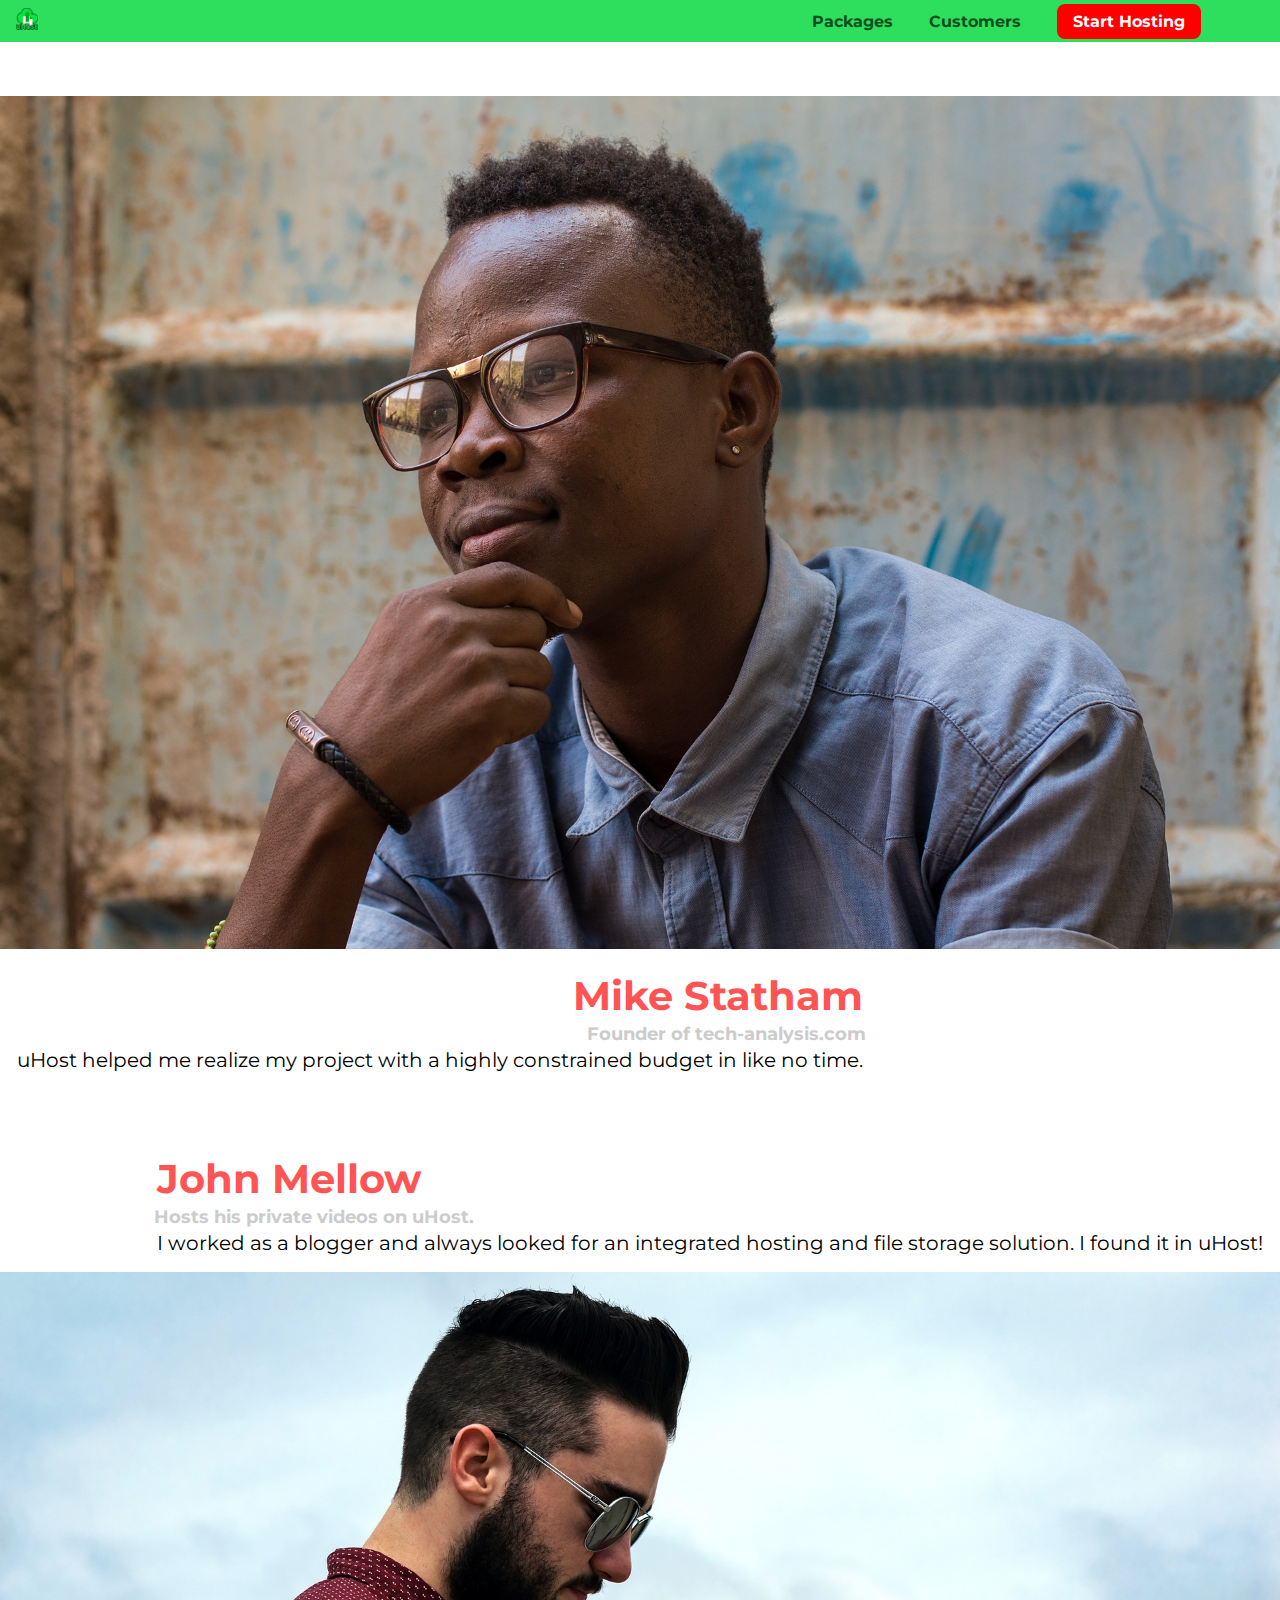
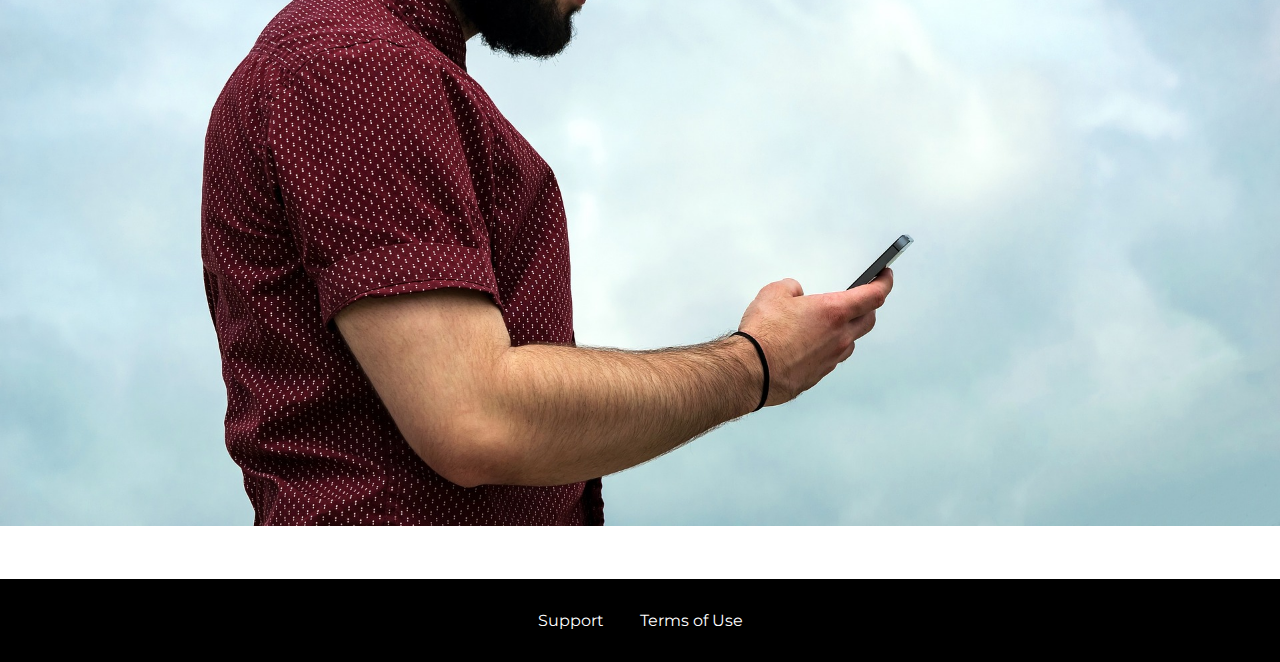
==== customers/index.html @ c563f757 "my css basic to advance project" ====
<!DOCTYPE html>
<html lang="en">

<head>
    <meta charset="UTF-8">
    <meta name="viewport" content="width=device-width, initial-scale=1.0">
    <meta http-equiv="X-UA-Compatible" content="ie=edge">
    <title>uHost Customers</title>
    <link rel="shortcut icon" href="../favicon.png">
    <link href="https://fonts.googleapis.com/css?family=Anton|Montserrat:400,700" rel="stylesheet">
    <link rel="stylesheet" href="../shared.css">
    <link rel="stylesheet" href="customers.css">
</head>

<body>
    <header class="main-header">
        <div>
            <a href="../index.html" class="main-header__brand">
                <img src="../images/uhost-icon.png" alt="uHost - Your favorite hosting company">
            </a>
        </div>
        <nav class="main-nav">
            <ul class="main-nav__items">
                <li class="main-nav__item">
                    <a href="../packages/index.html">Packages</a>
                </li>
                <li class="main-nav__item"> 
                    <a href="index.html">Customers</a>
                </li>
                <li class="main-nav__item main-nav__item--cta">
                    <a href="../start-hosting/index.html">Start Hosting</a>
                </li>
            </ul>
        </nav>
    </header>
    <main>
        <div>
            <div class="testimonial" id="customer-1">
                <div class="testimonial__image-container">
                    <img src="../images/customer-1.jpg" alt="Mike Statham - Customer" class="testimonial__image">
                </div>
                <div class="testimonial__info">
                    <h1 class="testimonial__name">Mike Statham</h1>
                    <h2 class="testimonial__subtitle">Founder of
                        <a href="tech-analysis.com">tech-analysis.com</a>
                    </h2>
                    <p class="testimonial__text">uHost helped me realize my project with a highly constrained budget in like no time.</p>
                </div>
            </div>
            <div class="testimonial" id="customer-2">

                <div class="testimonial__info">
                    <h1 class="testimonial__name">John Mellow</h1>
                    <h2 class="testimonial__subtitle">Hosts his private videos on uHost.
                    </h2>
                    <p class="testimonial__text">I worked as a blogger and always looked for an integrated hosting and file storage solution. I found
                        it in uHost!
                    </p>
                </div>
                <div class="testimonial__image-container">
                    <img src="../images/customer-2.jpg" alt="John Mellow - Customer" class="testimonial__image">
                </div>
            </div>
        </div>
    </main>
    <footer class="main-footer">
        <nav>
            <ul class="main-footer__links">
                <li class="main-footer__link">
                    <a href="#">Support</a>
                </li>
                <li class="main-footer__link">
                    <a href="#">Terms of Use</a>
                </li>
            </ul>
        </nav>
    </footer>
</body>

</html>
---- shared.css ----
* {
    box-sizing: border-box;
}

body {
    font-family: 'Montserrat', sans-serif;
    margin: 0;
    /* it does not work here it gets overside by the block element */
    /* sop we use the same in unisersal selector */
    /* box-sizing: border-box; */
}

/* as there is no padding margin border applied to html body (parent of header)
we do not need to top :0 and left:0 for positioining fixed 
only position:fixed only works fine */

.main-header {
    background:#2ddf5c;
    position: fixed;
    left: 0;
    top: 0;
    padding: 8px 16px;
    width:100%;
    z-index: 1;
}

.main-header__brand {
    color: #0e4f1f;
    font-weight: bold;
    text-decoration: none;
    font-size: 22px;
    height: 22px;
    /* width: 22px; */
    display: inline-block;
}

.main-header__brand img {
    /* height: 22px;
    width: 22px; */
    height: 100%;
    /* width: 100%; */
}

.main-header  > div {
    display: inline-block;
    vertical-align: middle;
    
}

.main-nav {
    display: inline-block;
    text-align: right;
    width: calc(100% - 73px);
    vertical-align: middle;
}

.main-nav__items {
    padding: 0;
    margin: 0;
    list-style: none;
   
}

.main-nav__item {
    display: inline-block;
    margin: 0 16px;
}

.main-nav__item  a {
    text-decoration: none;
    color: #0e4f1f;
    font-weight: bold;
    padding: 3px 0;
}
/* psuedo class example */
/* .main-nav__item a::after{
    content: " {link}";
    color: red;
} */

/* if we have same css for multiple slectors like below we can group them */
/* .main-nav__item  a:hover {
    color: white
}

.main-nav__item  a:active {
    color: white
} */

.main-nav__item  a:active,
.main-nav__item  a:hover {
    color: white;
    border-bottom: 5px solid white;
}
 /* psuedo class example */
/* p::first-letter {
    color: red;
    font-size: 20px;
} */

.main-nav__item--cta a {
    color: white;
    background: red;
    padding: 8px 16px;
    border-radius: 8px;
}

.main-nav__item--cta a:hover,
.main-nav__item--cta a:active {
    color: red;
    background: white;
    border: none;
   
}

.main-footer {
    background:black;
    padding: 32px;
    margin-top: 48px;
}

.main-footer__links {
    padding: 0;
    margin: 0;
    list-style: none;
    text-align: center;
}

.main-footer__link {
    display: inline-block;
    margin: 0 16px;
}

.main-footer__link a {
    color: white;
    text-decoration: none;
}

.main-footer__link a:hover,
.main-footer__link a:active{
    color: #ccc;
}


.button {
    background: #0e4f1f;
    color: white;
    font: inherit;
    border: 1.5px solid #0e4f1f;
    padding: 8px;
    border-radius: 8px;
    font-weight: bold;
    cursor: pointer;
}

.button:hover,
.button:active {
    background: white;
    color: #0e4f1f;
}

.button:focus {
    outline: none;
}
---- customers/customers.css ----
.testimonial {
    font-size: 20px;
    margin: 48px 0;
  }
  
  .testimonial__list {
    width: 80%;
    margin: auto;
  }
  
  .testimonial:first-of-type {
    margin-top: 96px;
  }

  .estimonial__image-container {
      width: 80%;
      display: inline-block;
  }

  .testimonial__image {
      width: 100%;
  }

  
  .testimonial__info {
    text-align: right;
    padding: 14px;
    display: inline-block;
    vertical-align: middle;
  }
  
  #customer-2.testimonial {
    text-align: right;
  }
  
  #customer-2 .testimonial__info {
    text-align: left;
  }
  
  .testimonial__name {
    margin: 3px;
    color: #ff5454;
  }
  
  .testimonial__subtitle {
    margin: 0;
    font-size: 18px;
    color: #ccc;
  }
  
  .testimonial__subtitle a {
    color: inherit;
    text-decoration: none;
  }
  
  .testimonial__subtitle a:hover,
  .testimonial__subtitle a:active {
    color: #7a7a7a;
  }
  
  .testimonial__text {
    margin: 3px;
  }
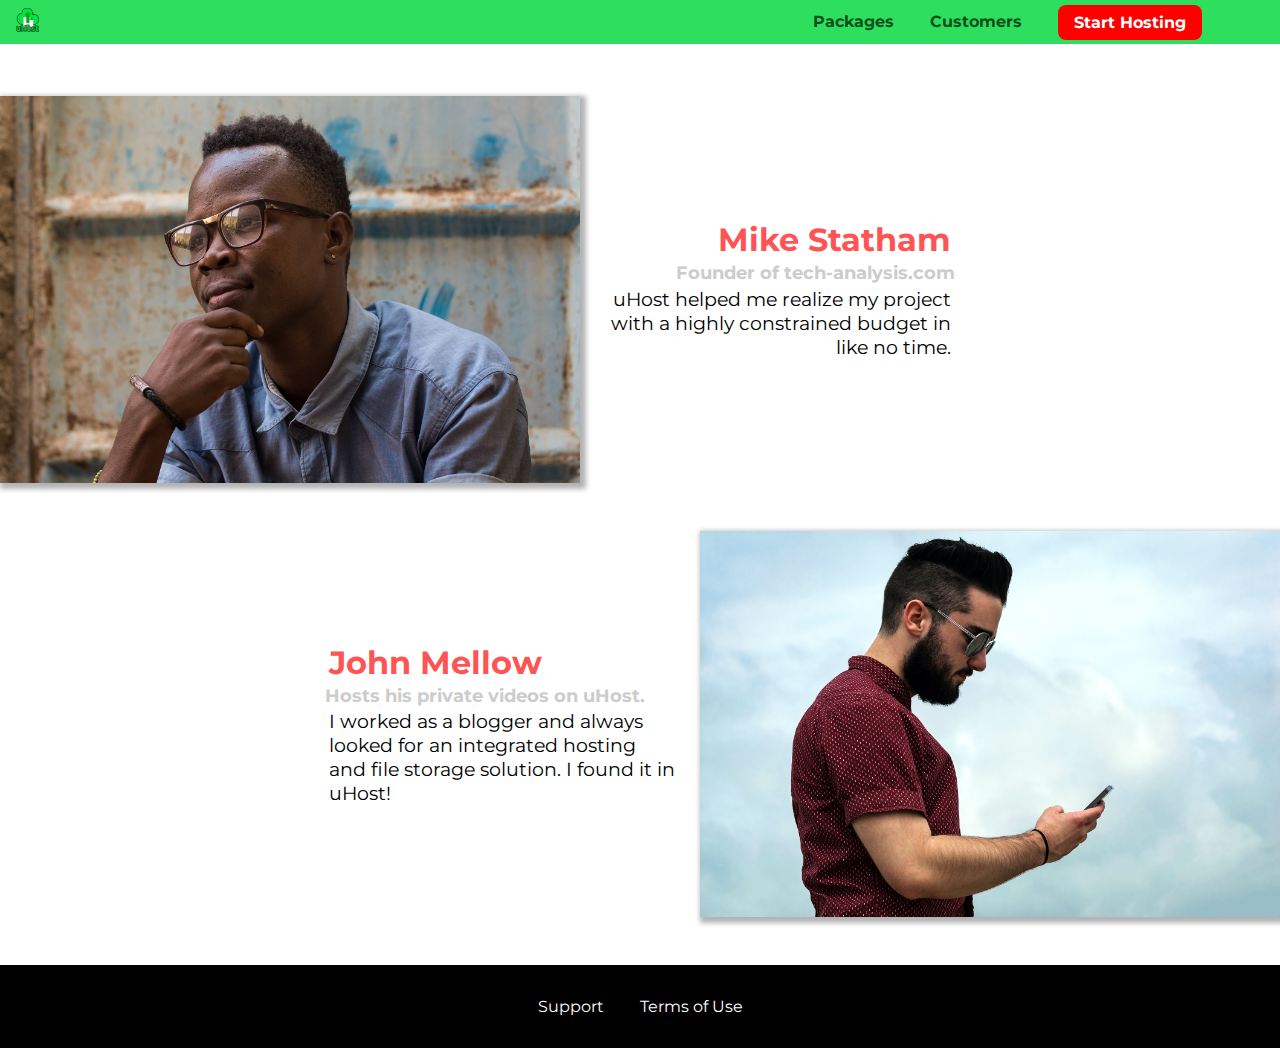
==== commit e9d61655: "updated rem to the elements" ====
--- a/customers/index.html
+++ b/customers/index.html
@@ -13,6 +13,7 @@
 </head>
 
 <body>
+    <div class="backdrop"></div>
     <header class="main-header">
         <div>
             <a href="../index.html" class="main-header__brand">
--- a/shared.css
+++ b/shared.css
@@ -14,12 +14,24 @@
 we do not need to top :0 and left:0 for positioining fixed 
 only position:fixed only works fine */
 
+.backdrop {
+    position: fixed;
+    display: none;
+    top: 0;
+    left: 0;
+    z-index: 100;
+    width: 100%;
+    height: 100%;
+    background: rgba(0,0,0,0.5);
+}
+
+
 .main-header {
     background:#2ddf5c;
     position: fixed;
     left: 0;
     top: 0;
-    padding: 8px 16px;
+    padding: .5rem 1rem;
     width:100%;
     z-index: 1;
 }
@@ -28,8 +40,8 @@
     color: #0e4f1f;
     font-weight: bold;
     text-decoration: none;
-    font-size: 22px;
-    height: 22px;
+    font-size: 1.5rem;
+    height: 1.5rem;
     /* width: 22px; */
     display: inline-block;
 }
@@ -63,14 +75,14 @@
 
 .main-nav__item {
     display: inline-block;
-    margin: 0 16px;
+    margin: 0 1rem;
 }
 
 .main-nav__item  a {
     text-decoration: none;
     color: #0e4f1f;
     font-weight: bold;
-    padding: 3px 0;
+    padding: .2rem 0;
 }
 /* psuedo class example */
 /* .main-nav__item a::after{
@@ -101,7 +113,7 @@
 .main-nav__item--cta a {
     color: white;
     background: red;
-    padding: 8px 16px;
+    padding: .5rem 1rem;
     border-radius: 8px;
 }
 
@@ -115,8 +127,8 @@
 
 .main-footer {
     background:black;
-    padding: 32px;
-    margin-top: 48px;
+    padding: 2rem;
+    margin-top: 3rem;
 }
 
 .main-footer__links {
@@ -128,7 +140,7 @@
 
 .main-footer__link {
     display: inline-block;
-    margin: 0 16px;
+    margin: 0 1rem;
 }
 
 .main-footer__link a {
@@ -147,7 +159,7 @@
     color: white;
     font: inherit;
     border: 1.5px solid #0e4f1f;
-    padding: 8px;
+    padding: .5rem;
     border-radius: 8px;
     font-weight: bold;
     cursor: pointer;
--- a/customers/customers.css
+++ b/customers/customers.css
@@ -1,6 +1,6 @@
 .testimonial {
-    font-size: 20px;
-    margin: 48px 0;
+    font-size: 1.2rem;
+    margin: 3rem 0;
   }
   
   .testimonial__list {
@@ -9,24 +9,28 @@
   }
   
   .testimonial:first-of-type {
-    margin-top: 96px;
+    margin-top: 6rem;
   }
 
-  .estimonial__image-container {
-      width: 80%;
+  .testimonial__image-container {
+      width: 65%;
+      max-width: 580px;
       display: inline-block;
+      vertical-align: middle;
+      box-shadow: 3px 3px 5px 3px rgba(0,0,0,0.3);
   }
 
   .testimonial__image {
       width: 100%;
+      vertical-align: top;
+      
   }
-
-  
   .testimonial__info {
     text-align: right;
-    padding: 14px;
+    padding: .9rem;
     display: inline-block;
     vertical-align: middle;
+    width: 30%;
   }
   
   #customer-2.testimonial {
@@ -38,13 +42,14 @@
   }
   
   .testimonial__name {
-    margin: 3px;
+    margin: .2rem;
     color: #ff5454;
+    font-size: 2rem;
   }
   
   .testimonial__subtitle {
     margin: 0;
-    font-size: 18px;
+    font-size: 1.1rem;
     color: #ccc;
   }
   
@@ -59,7 +64,7 @@
   }
   
   .testimonial__text {
-    margin: 3px;
+    margin: .2rem;
   }
   
   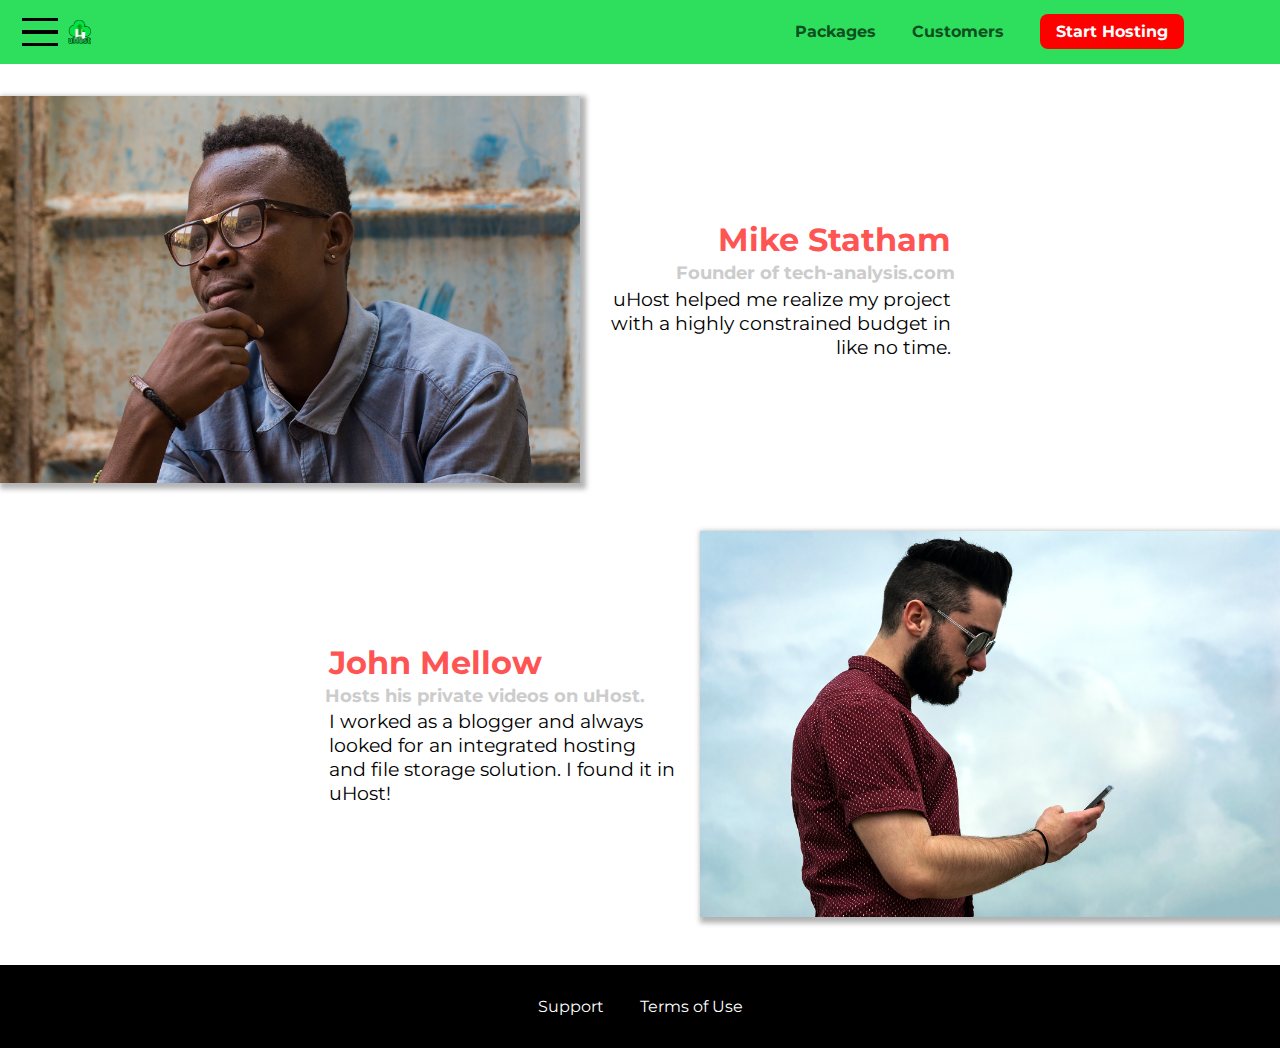
==== commit d309c935: "added js to all the pages and few minor changes" ====
--- a/customers/index.html
+++ b/customers/index.html
@@ -6,7 +6,7 @@
     <meta name="viewport" content="width=device-width, initial-scale=1.0">
     <meta http-equiv="X-UA-Compatible" content="ie=edge">
     <title>uHost Customers</title>
-    <link rel="shortcut icon" href="../favicon.png">
+    <!-- <link rel="shortcut icon" href="favicon.png"> -->
     <link href="https://fonts.googleapis.com/css?family=Anton|Montserrat:400,700" rel="stylesheet">
     <link rel="stylesheet" href="../shared.css">
     <link rel="stylesheet" href="customers.css">
@@ -16,6 +16,11 @@
     <div class="backdrop"></div>
     <header class="main-header">
         <div>
+            <button class="toggle-button">
+                <span class="toggle-button__bar"></span>
+                <span class="toggle-button__bar"></span>
+                <span class="toggle-button__bar"></span>
+            </button>
             <a href="../index.html" class="main-header__brand">
                 <img src="../images/uhost-icon.png" alt="uHost - Your favorite hosting company">
             </a>
@@ -34,6 +39,19 @@
             </ul>
         </nav>
     </header>
+    <nav class="mobile-nav">
+        <ul class="mobile-nav__items">
+            <li class="mobile-nav__item">
+                <a href="../packages/index.html">Packages</a>
+            </li>
+            <li class="mobile-nav__item">
+                <a href="index.html">Customers</a>
+            </li>
+            <li class="mobile-nav__item mobile-nav__item--cta">
+                <a href="../start-hosting/index.html">Start Hosting</a>
+            </li>
+        </ul>
+    </nav>
     <main>
         <div>
             <div class="testimonial" id="customer-1">
@@ -76,6 +94,7 @@
             </ul>
         </nav>
     </footer>
+    <script src="../shared.js"></script>
 </body>
 
 </html>--- a/shared.css
+++ b/shared.css
@@ -20,8 +20,8 @@
     top: 0;
     left: 0;
     z-index: 100;
-    width: 100%;
-    height: 100%;
+    width: 100vw;
+    height: 100vw;
     background: rgba(0,0,0,0.5);
 }
 
@@ -44,6 +44,7 @@
     height: 1.5rem;
     /* width: 22px; */
     display: inline-block;
+    vertical-align: middle;
 }
 
 .main-header__brand img {
@@ -59,10 +60,33 @@
     
 }
 
+.toggle-button {
+    width: 3rem;
+    background: transparent;
+    border: none;
+    cursor: pointer;
+    padding-top: 0;
+    padding-bottom: 0;
+    vertical-align: middle;
+  }
+  
+  .toggle-button:focus {
+    outline: none;
+  }
+  
+  .toggle-button__bar {
+    width: 100%;
+    height: 0.2rem;
+    background: black;
+    display: block;
+    margin: 0.6rem 0;
+  }
+  
+
 .main-nav {
     display: inline-block;
     text-align: right;
-    width: calc(100% - 73px);
+    width: calc(100% - 143px);
     vertical-align: middle;
 }
 
@@ -78,7 +102,8 @@
     margin: 0 1rem;
 }
 
-.main-nav__item  a {
+.main-nav__item  a,
+.mobile-nav__item a {
     text-decoration: none;
     color: #0e4f1f;
     font-weight: bold;
@@ -110,7 +135,8 @@
     font-size: 20px;
 } */
 
-.main-nav__item--cta a {
+.main-nav__item--cta a,
+.mobile-nav__item--cta a {
     color: white;
     background: red;
     padding: .5rem 1rem;
@@ -118,7 +144,9 @@
 }
 
 .main-nav__item--cta a:hover,
-.main-nav__item--cta a:active {
+.main-nav__item--cta a:active,
+.mobile-nav__item--cta a:active,
+.mobile-nav__item--cta a:hover {
     color: red;
     background: white;
     border: none;
@@ -153,6 +181,33 @@
     color: #ccc;
 }
 
+.mobile-nav {
+    display: none;
+    position: fixed;
+    z-index: 101;
+    top: 0;
+    left: 0;
+    background: white;
+    width: 80%;
+    height: 100vh;
+  }
+  
+  .mobile-nav__items {
+    width: 90%;
+    height: 100%;
+    list-style: none;
+    margin: 10% auto;
+    padding: 0;
+    text-align: center;
+  }
+  
+  .mobile-nav__item {
+    margin: 1rem 0;
+  }
+  
+  .mobile-nav__item a {
+    font-size: 1.5rem;
+  }
 
 .button {
     background: #0e4f1f;
@@ -173,4 +228,8 @@
 
 .button:focus {
     outline: none;
+}
+
+.open {
+    display: block !important;
 }